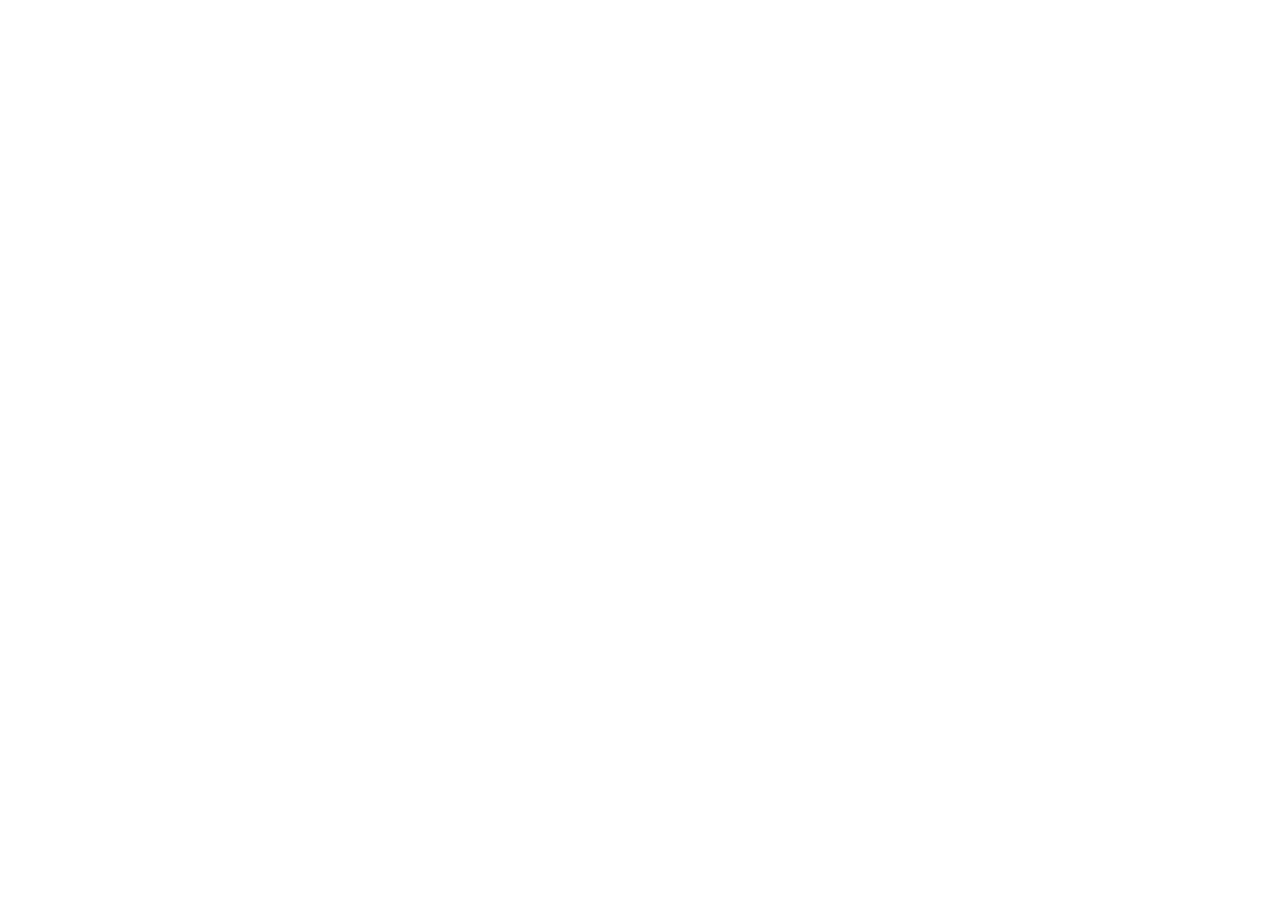
==== index.html @ ccc55029 "Initial commit" ====
<!DOCTYPE html>
<html lang="en">
<head>
    <meta charset="UTF-8">
    <meta http-equiv="X-UA-Compatible" content="IE=edge">
    <meta name="viewport" content="width=device-width, initial-scale=1.0">
    <title>Document</title>

    <link rel="stylesheet" type="text/css" href="./public/stylesheets/theme.css"/>
    <link rel="stylesheet" type="text/css" href="./public/stylesheets/core.css"/>
    <link rel="stylesheet" type="text/css" href="./public/stylesheets/components.css"/>
    <link rel="stylesheet" href="https://cdnjs.cloudflare.com/ajax/libs/font-awesome/6.1.1/css/all.min.css" integrity="sha512-KfkfwYDsLkIlwQp6LFnl8zNdLGxu9YAA1QvwINks4PhcElQSvqcyVLLD9aMhXd13uQjoXtEKNosOWaZqXgel0g==" crossorigin="anonymous" referrerpolicy="no-referrer" />
    <script
        src="https://code.jquery.com/jquery-3.6.0.min.js"
        integrity="sha256-/xUj+3OJU5yExlq6GSYGSHk7tPXikynS7ogEvDej/m4="
        crossorigin="anonymous"></script>
</head>
<body>
    

    <script src="bootcamp.js"></script>
</body>
</html>
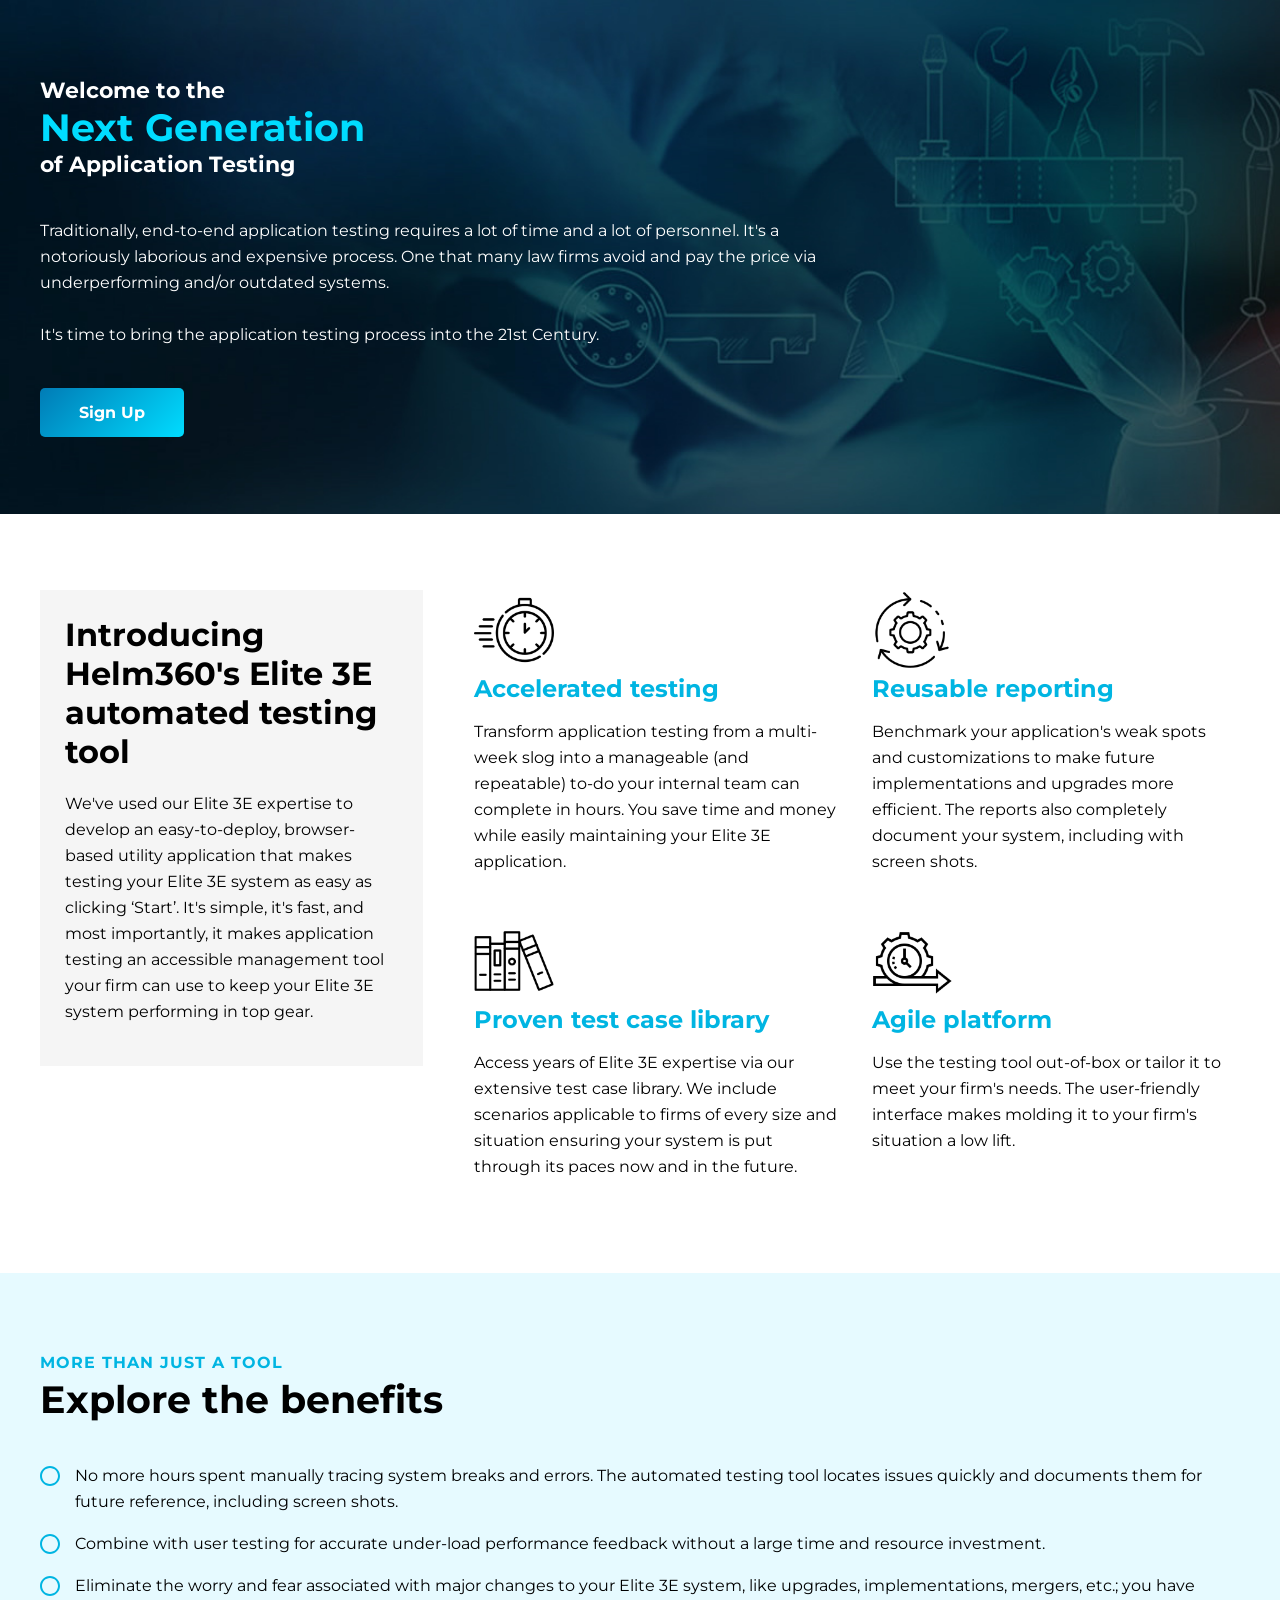
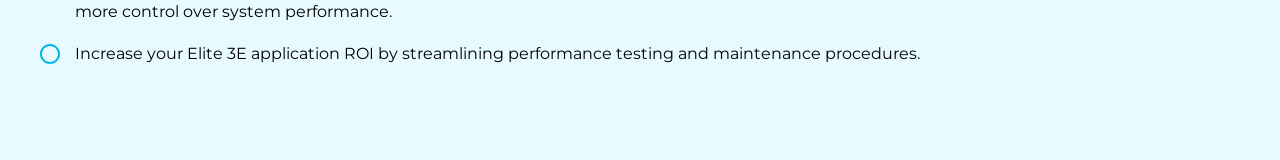
==== commit 06e6d6d2: "Design the UAT and QA page" ====
--- a/index.html
+++ b/index.html
@@ -16,7 +16,123 @@
         crossorigin="anonymous"></script>
 </head>
 <body>
-    
+
+	<div class="custom-html-wrapper">
+		<!-- Section: Automated Testing Hero -->
+		<div id="automated-testing" class="container base-padding section-padding">
+			<div class="page-margin">
+				<h2 class="section-title small">
+					Welcome to the 
+					<span class="text-highlight">Next Generation</span> 
+					of Application Testing
+				</h2>
+	
+				<p class="intro-text">
+					Traditionally, end-to-end application testing requires a lot of time and a lot of personnel. It&apos;s a notoriously laborious and expensive process. One that many law firms avoid and pay the price via underperforming and/or outdated systems. <br/><br/>
+	
+					It&apos;s time to bring the application testing process into the 21st Century.  
+				</p>
+	
+				<a href="#get-started" class="btn noselect">Sign Up</a>
+			</div>
+		</div>
+	
+		<!-- Section: Features -->
+		<div id="automated-features" class="container base-padding section-padding">
+			<div class="page-margin row">
+				<div class="col col-13">
+					<div class="main-content">
+						<h4 class="section-title">Introducing Helm360&apos;s Elite 3E automated testing tool</h4>
+						<p>
+							We&apos;ve used our Elite 3E expertise to develop an easy-to-deploy, browser-based utility application that makes testing your Elite 3E system as easy as clicking &lsquo;Start&rsquo;. It&apos;s simple, it&apos;s fast, and most importantly, it makes application testing an accessible management tool your firm can use to keep your Elite 3E system performing in top gear.
+						</p>
+					</div>
+				</div>
+
+				<div class="col col-23">
+					<div class="features">
+						<div class="feature icon-box">
+							<div class="icon">
+								<img src="./public/images/icons/speed.png" alt="Icon depicting speed"/>
+							</div>
+							<h6 class="title">Accelerated testing</h6>
+							<p class="content">
+								Transform application testing from a multi-week slog into a manageable (and repeatable) 
+								to-do your internal team can complete in hours. You save time and money while easily 
+								maintaining your Elite 3E application.
+							</p>
+						</div>
+
+						<div class="feature icon-box">
+							<div class="icon">
+								<img src="./public/images/icons/reuse.png" alt="Icon depicting speed"/>
+							</div>
+							<h6 class="title">Reusable reporting</h6>
+							<p class="content">
+								Benchmark your application&apos;s weak spots and customizations to make future implementations and upgrades more efficient. The reports also completely document your system, including with screen shots. 
+							</p>
+						</div>
+
+						<div class="feature icon-box">
+							<div class="icon">
+								<img src="./public/images/icons/books.png" alt="Icon depicting speed"/>
+							</div>
+							<h6 class="title">Proven test case library</h6>
+							<p class="content">
+								Access years of Elite 3E expertise via our extensive test case library. We include scenarios applicable to firms of every size and situation ensuring your system is put through its paces now and in the future. 
+							</p>
+						</div>
+
+						<div class="feature icon-box">
+							<div class="icon">
+								<img src="./public/images/icons/agile.png" alt="Icon depicting speed"/>
+							</div>
+							<h6 class="title">Agile platform</h6>
+							<p class="content">
+								Use the testing tool out-of-box or tailor it to meet your firm&apos;s needs. The user-friendly interface makes molding it to your firm&apos;s situation a low lift. 
+							</p>
+						</div>
+
+					</div>
+				</div>
+			</div>
+		</div>
+
+		<!-- Section: Benefits -->
+		<div id="automated-benefits" class="container base-padding section-padding">
+			<div class="page-margin">
+				<p class="section-subtitle">More than just a tool</p>
+				<h3 class="section-title no-mb">Explore the benefits</h3>
+
+				<div class="benefits">
+					<p class="benefit">
+						<img src="./public/images/icons/hollow-circle.svg" alt="Hollow circle icon"/>
+						<span>
+							No more hours spent manually tracing system breaks and errors. The automated testing tool locates issues quickly and documents them for future reference, including screen shots.
+						</span>
+					</p>
+					<p class="benefit">
+						<img src="./public/images/icons/hollow-circle.svg" alt="Hollow circle icon"/>
+						<span>
+							Combine with user testing for accurate under-load performance feedback without a large time and resource investment.
+						</span>
+					</p>
+					<p class="benefit">
+						<img src="./public/images/icons/hollow-circle.svg" alt="Hollow circle icon"/>
+						<span>
+							Eliminate the worry and fear associated with major changes to your Elite 3E system, like upgrades, implementations, mergers, etc.; you have more control over system performance.
+						</span>
+					</p>
+					<p class="benefit">
+						<img src="./public/images/icons/hollow-circle.svg" alt="Hollow circle icon"/>
+						<span>
+							Increase your Elite 3E application ROI by streamlining performance testing and maintenance procedures. 
+						</span>
+					</p>
+				</div>
+			</div>
+		</div>
+	</div>
 
     <script src="bootcamp.js"></script>
 </body>
--- a/public/stylesheets/theme.css
+++ b/public/stylesheets/theme.css
@@ -0,0 +1,343 @@
+.progress-circle {
+	margin-top: 0px !important;
+	margin-right: 5%;
+	margin-left: 5%;
+	margin-bottom: 30px !important;
+}
+
+.progress-circle .circle {
+	margin: auto;
+}
+
+/* Blog image margin left */
+.blog-img-ml figure{
+	margin-left: 45px !important;
+	margin-bottom: 15px !important;
+	border-radius: 5px;
+}
+
+/* Mobile menu fix - The problem exists in the core theme (Andaman) */
+@media all and (max-width:1000px) {
+	.menu-responsive.mobile {
+		
+	}
+	
+	.menu-responsive.mobile .burger_andaman_menu_overlay_normal {
+		background:black;
+	}
+	
+	.menu-responsive.mobile  .burger_andaman_menu_vertical {
+		position:relative;
+		transform:none;
+		text-align:left;
+		margin-top:110px;
+		top:0;
+	}
+	
+	.menu-responsive.mobile .menu-item:not(:last-of-type) {
+		border-bottom: 2px solid #111;
+	}
+	
+	.burger_andaman_menu_vertical::-webkit-scrollbar {
+		width: 10px;
+	}
+	
+	.burger_andaman_menu_vertical::-webkit-scrollbar-track {
+		background: #222;
+	}
+	
+	.burger_andaman_menu_vertical::-webkit-scrollbar-thumb{
+		background: #4cafe1;
+	}
+	
+	.burger_andaman_menu_vertical::-webkit-scrollbar-thumb:hover {
+		background: #39A3D9;
+	}
+	
+	.menu-responsive.mobile .menu-item {
+		padding-left:20px;
+		padding-right:20px;
+	}
+	
+	.menu-responsive.mobile .menu-item:not(.menu-item-has-children):hover {
+		background:#222;
+	}
+
+	.menu-responsive.mobile .menu-item:not(.menu-item-has-children) > a {
+		display:block;
+		width:100%;
+		cursor:pointer !important;
+	}
+	
+	.menu-responsive.mobile .menu-item-has-children > a::after {
+		font-size:16px;
+		display:inline-block;
+		transform:rotatez(-90deg);
+		transition:transform 0.2s;
+	}
+	
+	.menu-responsive.mobile .menu-item-has-children.expanded > a::after {
+		transform:rotatez(0);
+	}
+}
+
+/*Weird error on homepage, hiding it */
+p.wpdberror {
+	visibility: hidden;
+}
+
+.sp-pcp-readmore {
+	background: linear-gradient(30deg, #21d4fd, #4cafe1) !important;
+	border-radius: 10px !important;
+	display: inline-block !important;
+}
+
+.sp-pcp-post {
+	border: 4px solid !important; 
+	border-radius: 10px !important;
+	border-image-slice: 1 !important; 
+	border-image-source: linear-gradient(135deg, #21D4FD 0%, #4cafe1 75%) !important; 
+	padding: 20px 20px 20px 20px !important;
+	margin: 5px !important;
+}
+
+/* class for Footer links */
+.hover-blue:hover {
+	color: #21d4fd !important;
+}
+
+
+/*Fixing blog post thumbnail aspect ratio issue */
+.post-thumbnail img {
+	object-fit: cover;
+}
+
+.fix-testimonial-ratio .testimonials-image img {
+	visibility: hidden;
+}
+
+.cover-banner {
+	background-size: cover;
+}
+
+a.blog-heart {
+	display: none !important;
+}
+
+p a {
+	color: #4cafe1 !important;
+}
+
+p a:visited {
+	color: #194789 !important;
+}
+
+a.anchor {
+    display: block;
+    position: relative;
+    top: -150px;
+    visibility: hidden;
+}
+
+.portfolio-overlay .caption {
+		display: none;
+}
+
+.portfolio-overlay {
+	background: rgba(0, 0, 0, 0) !important;
+}
+
+.pricing_tables_name {
+	margin-bottom: -30px !important;
+}
+
+.float-boxes {
+	background: linear-gradient(-15deg, #d0f0fb 50%, #fff 50%);
+}
+
+.float-boxes-horizontal {
+	background: linear-gradient(180deg, #d0f0fb 50%, #f9fafc 50%);
+}
+
+.float-boxes-reverse {
+	background: linear-gradient(15deg, #d0f0fb 50%, #f9fafc 50%);
+}
+
+.float-boxes-switched {
+	background: linear-gradient(15deg, #f9fafc 50%, #d0f0fb 50%);
+}
+
+/* TR Orange diagonal gradient background */
+.orange-gradient {
+	background: linear-gradient(30deg, #ffa125, #ff8000);
+}
+
+/* Helm Andaman Blues diagonal gradient background */
+.blue-gradient {
+	background: linear-gradient(30deg, #21d4fd, #4cafe1);
+}
+
+.blue-gradient-rounded {
+	background: linear-gradient(30deg, #21d4fd, #4cafe1);
+	border-radius: 10px;
+}
+
+.light-blue-bkgd-rounded {
+	background: #caf3fc;
+	padding: 25px;
+	border-radius: 10px;
+}
+
+.cover-picture {
+	background-repeat: no-repeat;
+	background-size: cover;
+	background-position: top;
+}
+
+.white-shadow-box {
+	padding: 40px 20px 30px 20px; 
+	background-color: #fff; 
+	border-radius: 7px; 
+	border-color: #ddd; 
+	box-shadow: 0 4px 12px rgba(0, 0, 0, 0.05), 0 1px 4px rgba(0, 0, 0, .05);	
+}
+
+.blue-border-box {
+	border: 4px solid; 
+	border-radius: 50px;
+	border-image-slice: 1; 
+	border-image-source: linear-gradient(135deg, #21D4FD 0%, #4cafe1 75%); padding: 20px 20px 20px 20px;
+	margin: 5px;
+}
+
+.blue-border-box-no-padding {
+	border: 4px solid; 
+	border-radius: 50px;
+	border-image-slice: 1; 
+	border-image-source: linear-gradient(135deg, #21D4FD 0%, #4cafe1 75%);
+}
+
+.orange-border-box {
+	border: 4px solid; 
+	border-radius: 7px;
+	border-image-slice: 1; 
+	border-image-source: linear-gradient(135deg, #ffa125 0%, #ff8000 75%); padding: 20px 20px 20px 20px;
+	margin: 5px;
+}
+
+.h360-latest-posts div.post-thumbnail img {
+	height: 240px;
+}
+
+.h360-latest-posts div.blog-wrap > ul.post-meta {
+	
+}
+
+.h360-latest-posts .post-meta > li:nth-of-type(2):after {
+	content:'';
+	display:none;
+}
+
+.h360-latest-posts .blog-name a {
+	line-height: 135%;
+}
+
+.h360-latest-posts .post-meta > li:last-of-type {
+	display:block;
+	padding:0;
+	color:#AAA;
+}
+
+.h360-latest-posts div.blog-wrap > div.blog-name {
+	
+}
+
+.h360-latest-posts div.blog-wrap > div.blog-text {
+	height: 120px;
+}
+
+div.scroll-btn.wow.fadeInDown.animated a.page-scroll span.mouse {
+	display: none;
+}
+
+#icon_wrapper {
+	top: 40% !important;
+}
+
+@media (max-width:990px) {
+	.menu-flex {
+		height: 50px !important;
+	}
+	
+	.menu-flex .logo a img {
+		height: 30px !important;
+	}
+}
+
+.iframe-container {
+  overflow: hidden;
+  padding-top: 56.25%;
+  position: relative;
+}
+ 
+.iframe-container iframe {
+   border: 0;
+   height: 100%;
+   left: 0;
+   position: absolute;
+   top: 0;
+   width: 100%;
+}
+
+.intro-body {
+	max-width: 100% !important;
+}
+
+#jarallax-container-0 {
+	max-width: 100% !important;
+}
+ 
+/* 4x3 Aspect Ratio */
+.iframe-container-4x3 {
+  padding-top: 75%;
+}
+
+@media only screen and (max-width : 480px) {
+.vc_row {
+	padding-top:0 !important;
+	padding-bottom:0 !important;
+}
+	
+	
+.container > .vc_row.wpb_row.vc_row-fluid.andaman_full_row_vc {
+	  max-width: 100vw !important;
+  }
+	.intro.jarallax > .intro-body > .container {
+		width: 100vw !important;
+	}
+	.intro a {
+		max-width: 300px !important;
+		white-space: normal;
+	}
+	.container > .vc_row.wpb_row.vc_row-fluid.andaman_full_row_vc:first-child > .wpb_column.vc_column_container.vc_col-sm-12:first-child > .vc_column-inner:first-child {
+		padding-left: 0px !important;
+	}
+	#jarallax-container-0 > div {
+		left: 0px !important;
+	}
+}
+
+#content-desktop {display: block;}
+#content-mobile {display: none;}
+
+@media screen and (max-width: 768px) {
+
+#content-desktop {display: none;}
+#content-mobile {display: block;}
+
+.blog-img-ml figure{
+	margin-left: 15px !important;
+	margin-bottom: 10px !important;
+	border-radius: 5px;
+}
+}
--- a/public/stylesheets/core.css
+++ b/public/stylesheets/core.css
@@ -0,0 +1,43 @@
+@import url('https://fonts.googleapis.com/css2?family=Montserrat:wght@400;500;600;700&display=swap');
+
+body {
+    font-family: 'Montserrat', sans-serif;
+    margin: 0;
+    padding: 0;
+}
+
+:root {
+    --primary: #00DCFF;
+    --primary-dark: #00b5e2;
+    --primary-light: #e6faff;
+    --off-white: #f5f5f5;
+}
+
+.custom-html-wrapper a { text-decoration: none; color: unset; }
+.custom-html-wrapper p { line-height: 1.625; }
+.custom-html-wrapper h1 { font-size: clamp(32px, 5vw, 52px); }
+.custom-html-wrapper h2 { font-size: clamp(28px, 4.5vw, 42px); }
+.custom-html-wrapper h3 { font-size: clamp(26px, 4vw, 38px); }
+.custom-html-wrapper h4 { font-size: clamp(24px, 3.5vw, 32px); margin-bottom: 20px; }
+.custom-html-wrapper h5 { font-size: clamp(22px, 3vw, 28px); }
+.custom-html-wrapper h6 { font-size: clamp(20px, 2.5vw, 24px); margin: 0; }
+
+.noselect { -webkit-touch-callout: none; -webkit-user-select: none; -khtml-user-select: none; -moz-user-select: none; -ms-user-select: none; user-select: none; -webkit-tap-highlight-color: transparent; }
+.base-padding { padding: 20px; }
+.container { position: relative; }
+.page-margin { max-width: 1200px; margin: 0 auto; }
+.section-padding { padding: clamp(20px, 6vw, 80px) 20px; }
+.section-title { margin-top: 0; }
+.section-subtitle { margin: 0; text-transform: uppercase; font-weight: bold; letter-spacing: 1px; }
+.section-title.small { font-size: clamp(22px, 1.5vw, 40px) !important; }
+
+/* Layout */
+.row { display: flex; gap: clamp(20px, 4vw, 60px); }
+.col { position: relative; }
+.col-13 { width: 33.33%; }
+.col-23 { width: 66.66%; }
+
+/* Helpers */
+.mt { margin-top: 15px; }
+.no-mb { margin-bottom: 0 !important; }
+.no-mt { margin-top: 0 !important; }
--- a/public/stylesheets/components.css
+++ b/public/stylesheets/components.css
@@ -0,0 +1,29 @@
+/* Component: 3D Button */
+.btn { padding: 15px 12px; border-radius: 5px; background-image: linear-gradient(-45deg, #00DCFF, #007cb6); min-width: 120px; display: inline-block; text-align: center; cursor: pointer; font-weight: bold; }
+.btn:hover { background-image: linear-gradient(-45deg, #00bdda, #006a9b); }
+
+/* Component: Automated Testing hero */
+#automated-testing { color: white; background: url(../images/automated-testing-primary.jpg); background-size: cover;}
+#automated-testing .section-title .text-highlight { color: var(--primary); display: block; font-size: clamp(32px, 3vw, 48px); }
+#automated-testing .intro-text { max-width: 800px; margin-top: 40px; margin-bottom: 40px; }
+
+/* Component: Features */
+#automated-features .features { display: grid; grid-template-columns: 1fr 1fr; gap: 30px;}
+#automated-features .feature .icon img { max-width: 80px; height: auto; }
+#automated-features .main-content { background: var(--off-white); padding: 25px; }
+#automated-features .feature .title { color: var(--primary-dark); }
+
+/* Component: Benefits */
+#automated-benefits { background: var(--primary-light); }
+#automated-benefits .section-subtitle { color: var(--primary-dark); }
+#automated-benefits .benefits { margin-top: 40px; position:relative; }
+#automated-benefits .benefit { display: flex; align-items: flex-start; }
+#automated-benefits .benefit img { max-width: 20px; height: auto; margin-right: 15px; position: relative; top: 3px; }
+
+
+@media all and (max-width: 1000px) {
+	#automated-features .row { flex-direction: column; }
+	.col { width: 100% !important; }
+	#automated-features .features { grid-template-columns: 1fr; gap: 20px; }
+	#automated-features .feature { text-align: center; }
+}
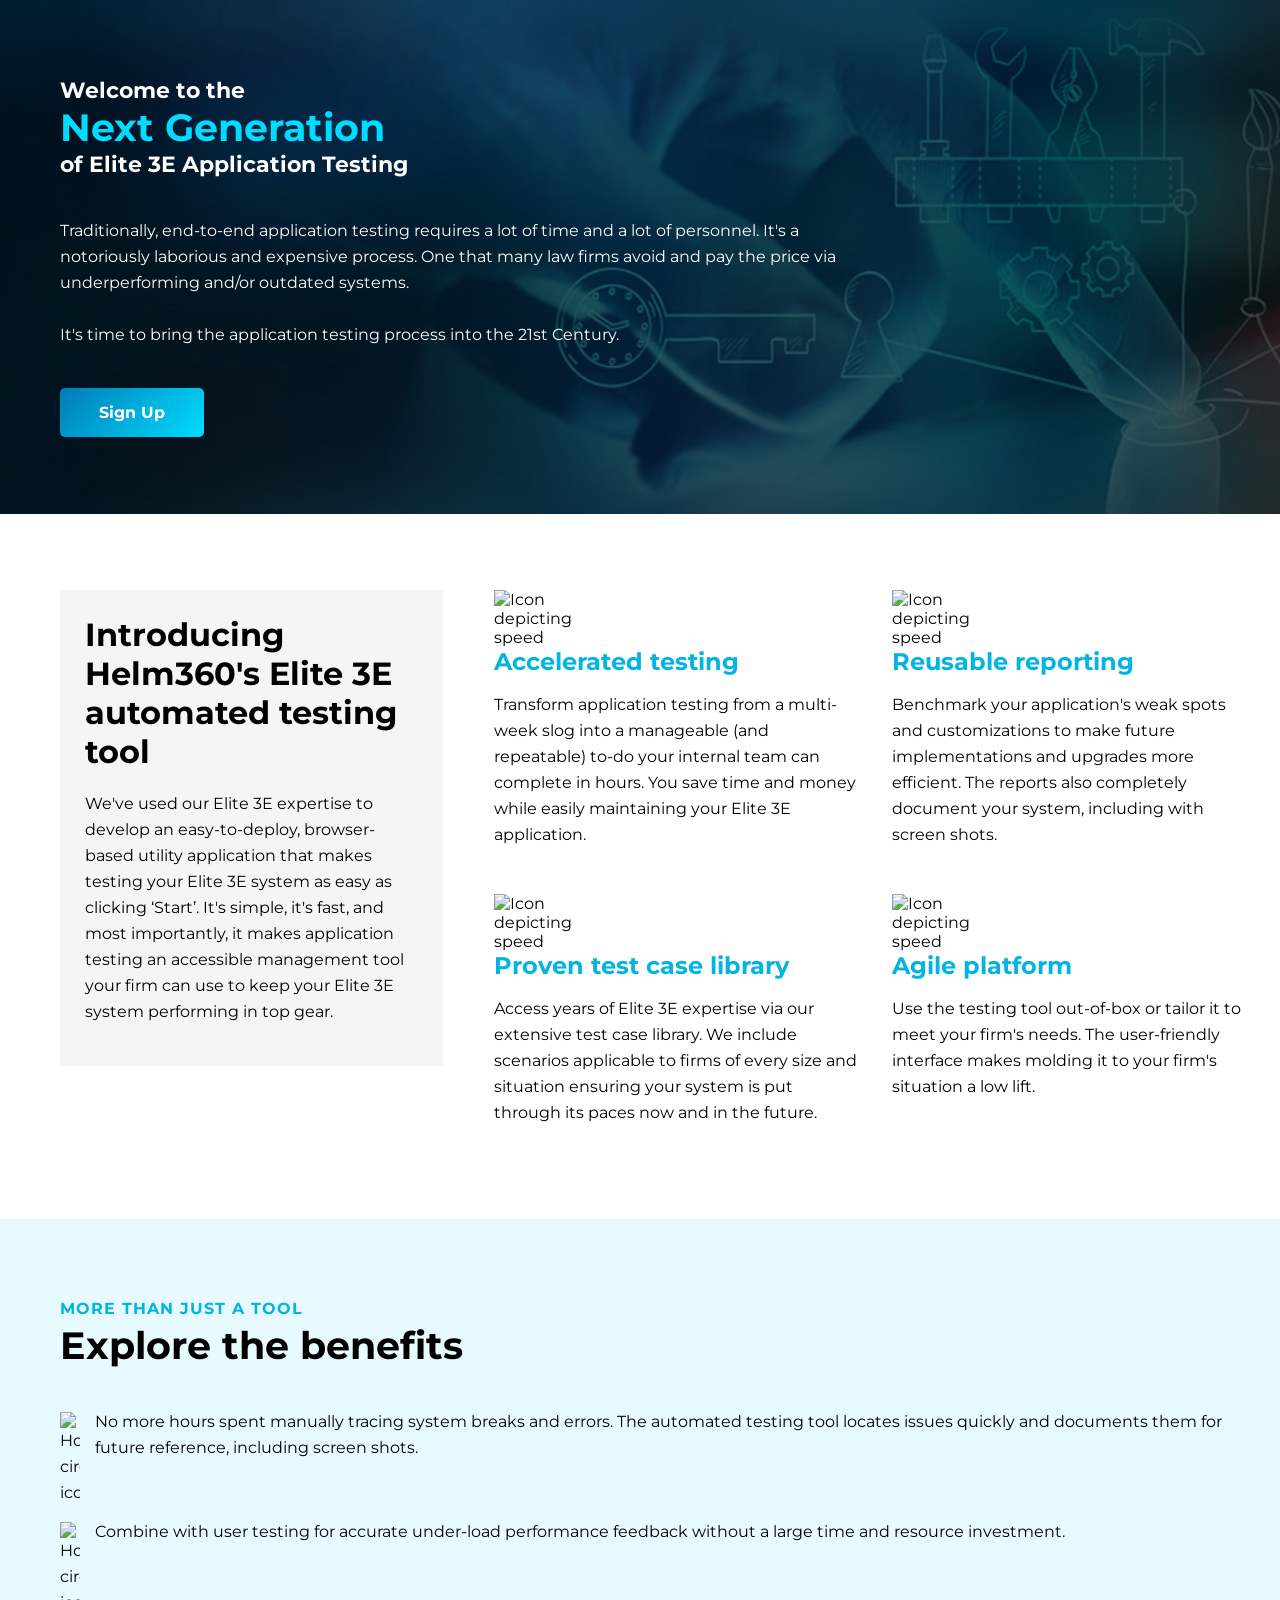
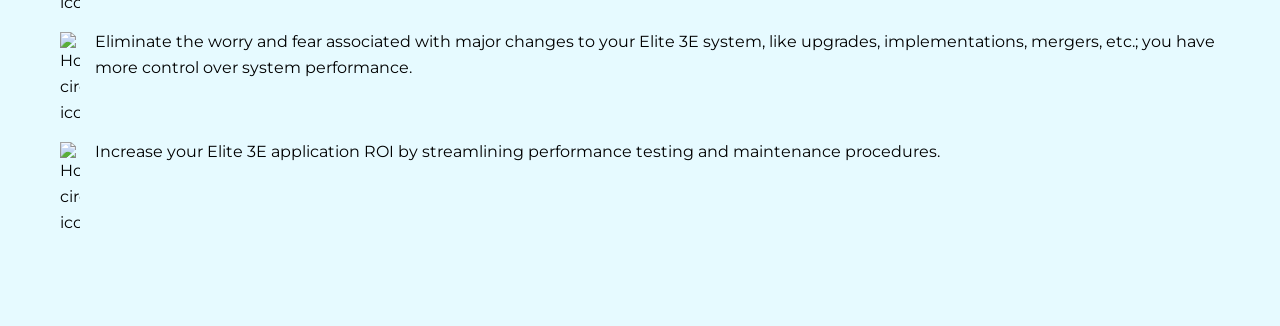
==== commit 60226133: "Created Elite 3E testing page" ====
--- a/index.html
+++ b/index.html
@@ -19,12 +19,12 @@
 
 	<div class="custom-html-wrapper">
 		<!-- Section: Automated Testing Hero -->
-		<div id="automated-testing" class="container base-padding section-padding">
+		<div id="automated-testing" class="full-width container base-padding section-padding">
 			<div class="page-margin">
 				<h2 class="section-title small">
 					Welcome to the 
 					<span class="text-highlight">Next Generation</span> 
-					of Application Testing
+					of Elite 3E Application Testing
 				</h2>
 	
 				<p class="intro-text">
@@ -38,7 +38,7 @@
 		</div>
 	
 		<!-- Section: Features -->
-		<div id="automated-features" class="container base-padding section-padding">
+		<div id="automated-features" class="full-width container base-padding section-padding">
 			<div class="page-margin row">
 				<div class="col col-13">
 					<div class="main-content">
@@ -53,7 +53,7 @@
 					<div class="features">
 						<div class="feature icon-box">
 							<div class="icon">
-								<img src="./public/images/icons/speed.png" alt="Icon depicting speed"/>
+								<img src="https://helm360.com/wp-content/uploads/2022/09/speed.png" alt="Icon depicting speed"/>
 							</div>
 							<h6 class="title">Accelerated testing</h6>
 							<p class="content">
@@ -65,7 +65,7 @@
 
 						<div class="feature icon-box">
 							<div class="icon">
-								<img src="./public/images/icons/reuse.png" alt="Icon depicting speed"/>
+								<img src="https://helm360.com/wp-content/uploads/2022/09/reuse.png" alt="Icon depicting speed"/>
 							</div>
 							<h6 class="title">Reusable reporting</h6>
 							<p class="content">
@@ -75,7 +75,7 @@
 
 						<div class="feature icon-box">
 							<div class="icon">
-								<img src="./public/images/icons/books.png" alt="Icon depicting speed"/>
+								<img src="https://helm360.com/wp-content/uploads/2022/09/books.png" alt="Icon depicting speed"/>
 							</div>
 							<h6 class="title">Proven test case library</h6>
 							<p class="content">
@@ -85,7 +85,7 @@
 
 						<div class="feature icon-box">
 							<div class="icon">
-								<img src="./public/images/icons/agile.png" alt="Icon depicting speed"/>
+								<img src="https://helm360.com/wp-content/uploads/2022/09/agile.png" alt="Icon depicting speed"/>
 							</div>
 							<h6 class="title">Agile platform</h6>
 							<p class="content">
@@ -99,32 +99,32 @@
 		</div>
 
 		<!-- Section: Benefits -->
-		<div id="automated-benefits" class="container base-padding section-padding">
+		<div id="automated-benefits" class="full-width container base-padding section-padding">
 			<div class="page-margin">
 				<p class="section-subtitle">More than just a tool</p>
 				<h3 class="section-title no-mb">Explore the benefits</h3>
 
 				<div class="benefits">
 					<p class="benefit">
-						<img src="./public/images/icons/hollow-circle.svg" alt="Hollow circle icon"/>
+						<img src="https://helm360.com/wp-content/uploads/2022/09/hollow-circle.svg" alt="Hollow circle icon"/>
 						<span>
 							No more hours spent manually tracing system breaks and errors. The automated testing tool locates issues quickly and documents them for future reference, including screen shots.
 						</span>
 					</p>
 					<p class="benefit">
-						<img src="./public/images/icons/hollow-circle.svg" alt="Hollow circle icon"/>
+						<img src="https://helm360.com/wp-content/uploads/2022/09/hollow-circle.svg" alt="Hollow circle icon"/>
 						<span>
 							Combine with user testing for accurate under-load performance feedback without a large time and resource investment.
 						</span>
 					</p>
 					<p class="benefit">
-						<img src="./public/images/icons/hollow-circle.svg" alt="Hollow circle icon"/>
+						<img src="https://helm360.com/wp-content/uploads/2022/09/hollow-circle.svg" alt="Hollow circle icon"/>
 						<span>
 							Eliminate the worry and fear associated with major changes to your Elite 3E system, like upgrades, implementations, mergers, etc.; you have more control over system performance.
 						</span>
 					</p>
 					<p class="benefit">
-						<img src="./public/images/icons/hollow-circle.svg" alt="Hollow circle icon"/>
+						<img src="https://helm360.com/wp-content/uploads/2022/09/hollow-circle.svg" alt="Hollow circle icon"/>
 						<span>
 							Increase your Elite 3E application ROI by streamlining performance testing and maintenance procedures. 
 						</span>
--- a/public/stylesheets/core.css
+++ b/public/stylesheets/core.css
@@ -32,6 +32,7 @@
 .section-title.small { font-size: clamp(22px, 1.5vw, 40px) !important; }
 
 /* Layout */
+.full-width { width: 100%; }
 .row { display: flex; gap: clamp(20px, 4vw, 60px); }
 .col { position: relative; }
 .col-13 { width: 33.33%; }
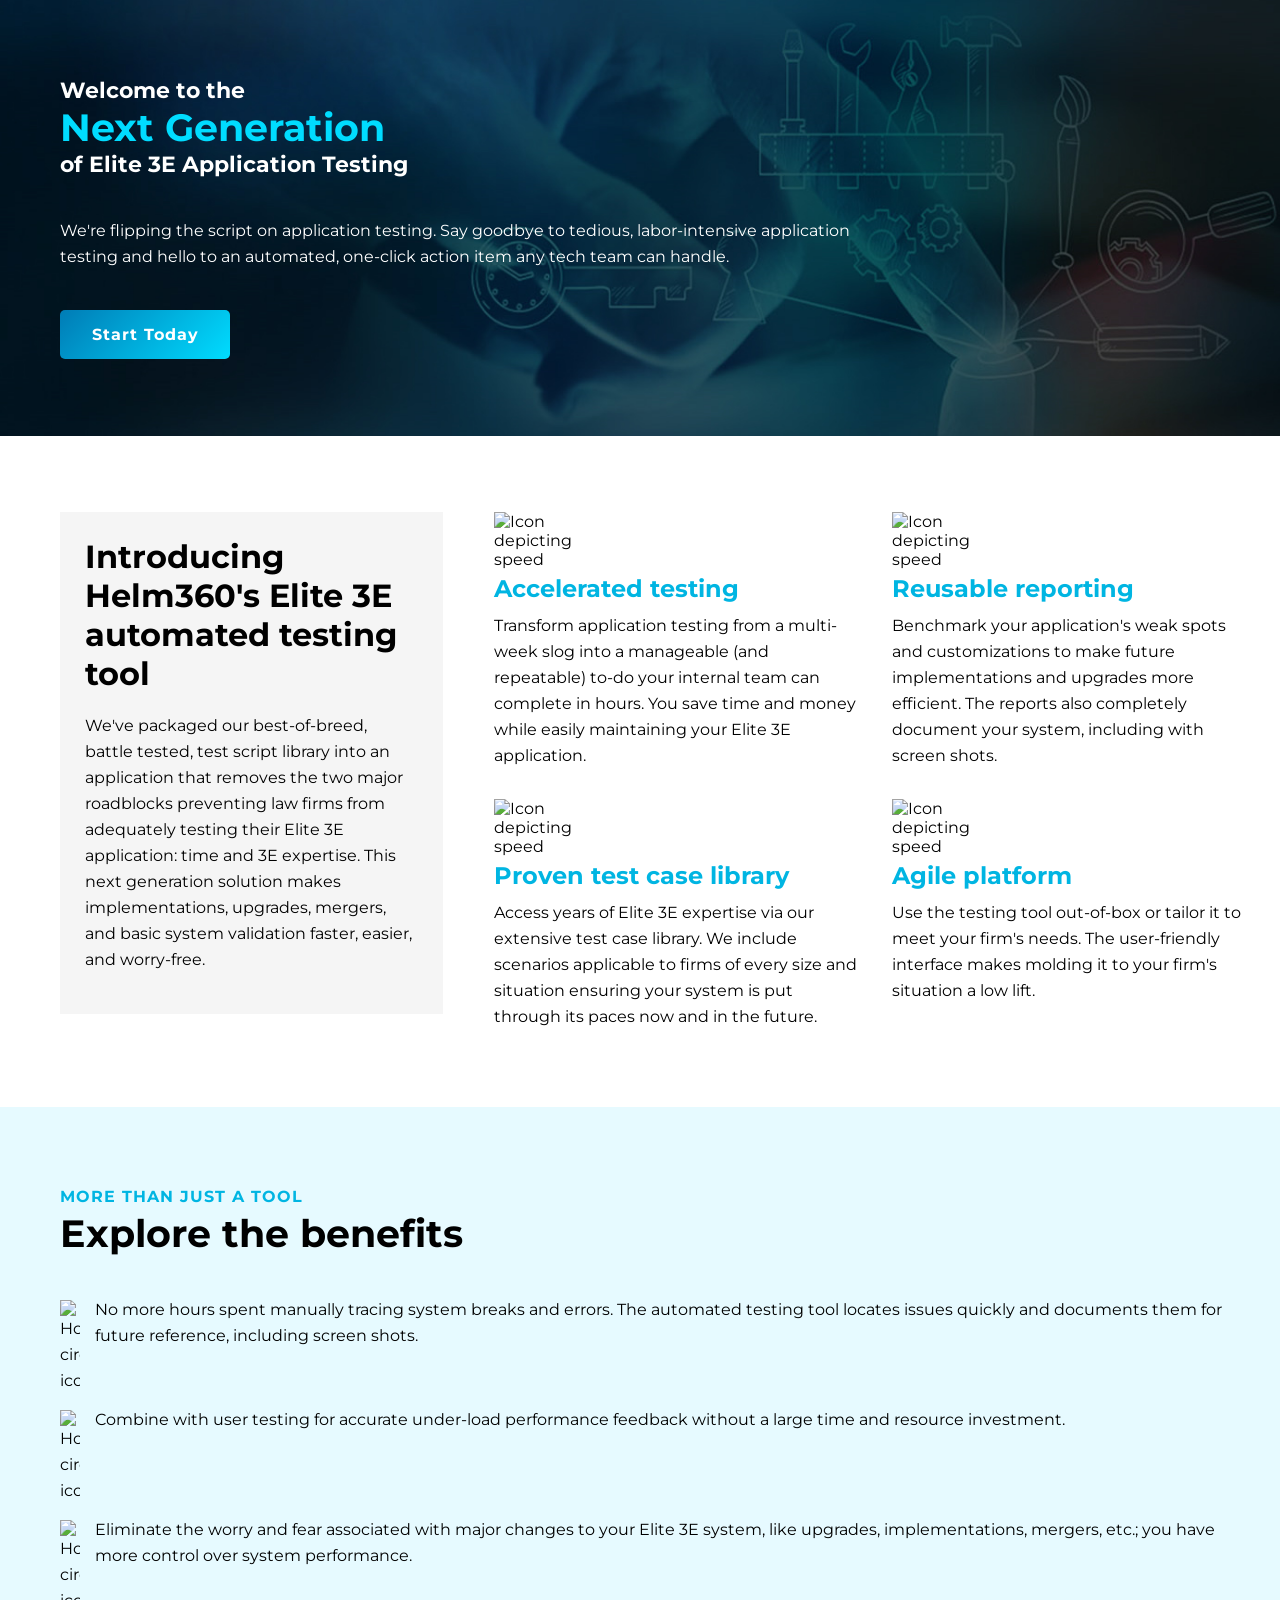
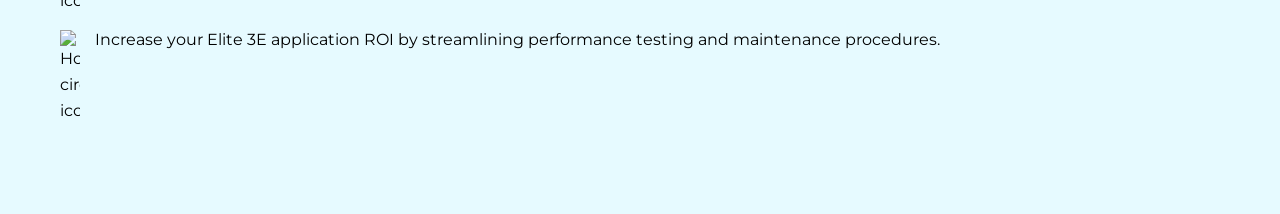
==== commit 167a45ce: "Minor changes" ====
--- a/index.html
+++ b/index.html
@@ -28,12 +28,10 @@
 				</h2>
 	
 				<p class="intro-text">
-					Traditionally, end-to-end application testing requires a lot of time and a lot of personnel. It&apos;s a notoriously laborious and expensive process. One that many law firms avoid and pay the price via underperforming and/or outdated systems. <br/><br/>
-	
-					It&apos;s time to bring the application testing process into the 21st Century.  
+					We&apos;re flipping the script on application testing. Say goodbye to tedious, labor-intensive application testing and hello to an automated, one-click action item any tech team can handle. 
 				</p>
 	
-				<a href="#get-started" class="btn noselect">Sign Up</a>
+				<a href="#get-started" class="btn noselect">Start Today</a>
 			</div>
 		</div>
 	
@@ -44,7 +42,7 @@
 					<div class="main-content">
 						<h4 class="section-title">Introducing Helm360&apos;s Elite 3E automated testing tool</h4>
 						<p>
-							We&apos;ve used our Elite 3E expertise to develop an easy-to-deploy, browser-based utility application that makes testing your Elite 3E system as easy as clicking &lsquo;Start&rsquo;. It&apos;s simple, it&apos;s fast, and most importantly, it makes application testing an accessible management tool your firm can use to keep your Elite 3E system performing in top gear.
+							We&apos;ve packaged our best-of-breed, battle tested, test script library into an application that removes the two major roadblocks preventing law firms from adequately testing their Elite 3E application: time and 3E expertise. This next generation solution makes implementations, upgrades, mergers, and basic system validation faster, easier, and worry-free.  
 						</p>
 					</div>
 				</div>
--- a/public/stylesheets/core.css
+++ b/public/stylesheets/core.css
@@ -33,7 +33,7 @@
 
 /* Layout */
 .full-width { width: 100%; }
-.row { display: flex; gap: clamp(20px, 4vw, 60px); }
+.row { display: flex; justify-content: space-between; gap: clamp(20px, 4vw, 60px); }
 .col { position: relative; }
 .col-13 { width: 33.33%; }
 .col-23 { width: 66.66%; }
--- a/public/stylesheets/components.css
+++ b/public/stylesheets/components.css
@@ -1,17 +1,19 @@
 /* Component: 3D Button */
-.btn { padding: 15px 12px; border-radius: 5px; background-image: linear-gradient(-45deg, #00DCFF, #007cb6); min-width: 120px; display: inline-block; text-align: center; cursor: pointer; font-weight: bold; }
+.btn { padding: 15px 25px; letter-spacing: 1px; border-radius: 5px; background-image: linear-gradient(-45deg, #00DCFF, #007cb6); min-width: 120px; display: inline-block; text-align: center; cursor: pointer; font-weight: bold; }
 .btn:hover { background-image: linear-gradient(-45deg, #00bdda, #006a9b); }
 
 /* Component: Automated Testing hero */
 #automated-testing { color: white; background: url(../images/automated-testing-primary.jpg); background-size: cover;}
 #automated-testing .section-title .text-highlight { color: var(--primary); display: block; font-size: clamp(32px, 3vw, 48px); }
+#automated-testing .section-title { color: white; }
 #automated-testing .intro-text { max-width: 800px; margin-top: 40px; margin-bottom: 40px; }
 
 /* Component: Features */
 #automated-features .features { display: grid; grid-template-columns: 1fr 1fr; gap: 30px;}
 #automated-features .feature .icon img { max-width: 80px; height: auto; }
 #automated-features .main-content { background: var(--off-white); padding: 25px; }
-#automated-features .feature .title { color: var(--primary-dark); }
+#automated-features .feature .title { color: var(--primary-dark); margin-top: 5px; margin-bottom: 10px; }
+#automated-features .feature .content { padding-bottom: 0 !important; margin: 0; }
 
 /* Component: Benefits */
 #automated-benefits { background: var(--primary-light); }
@@ -20,7 +22,6 @@
 #automated-benefits .benefit { display: flex; align-items: flex-start; }
 #automated-benefits .benefit img { max-width: 20px; height: auto; margin-right: 15px; position: relative; top: 3px; }
 
-
 @media all and (max-width: 1000px) {
 	#automated-features .row { flex-direction: column; }
 	.col { width: 100% !important; }
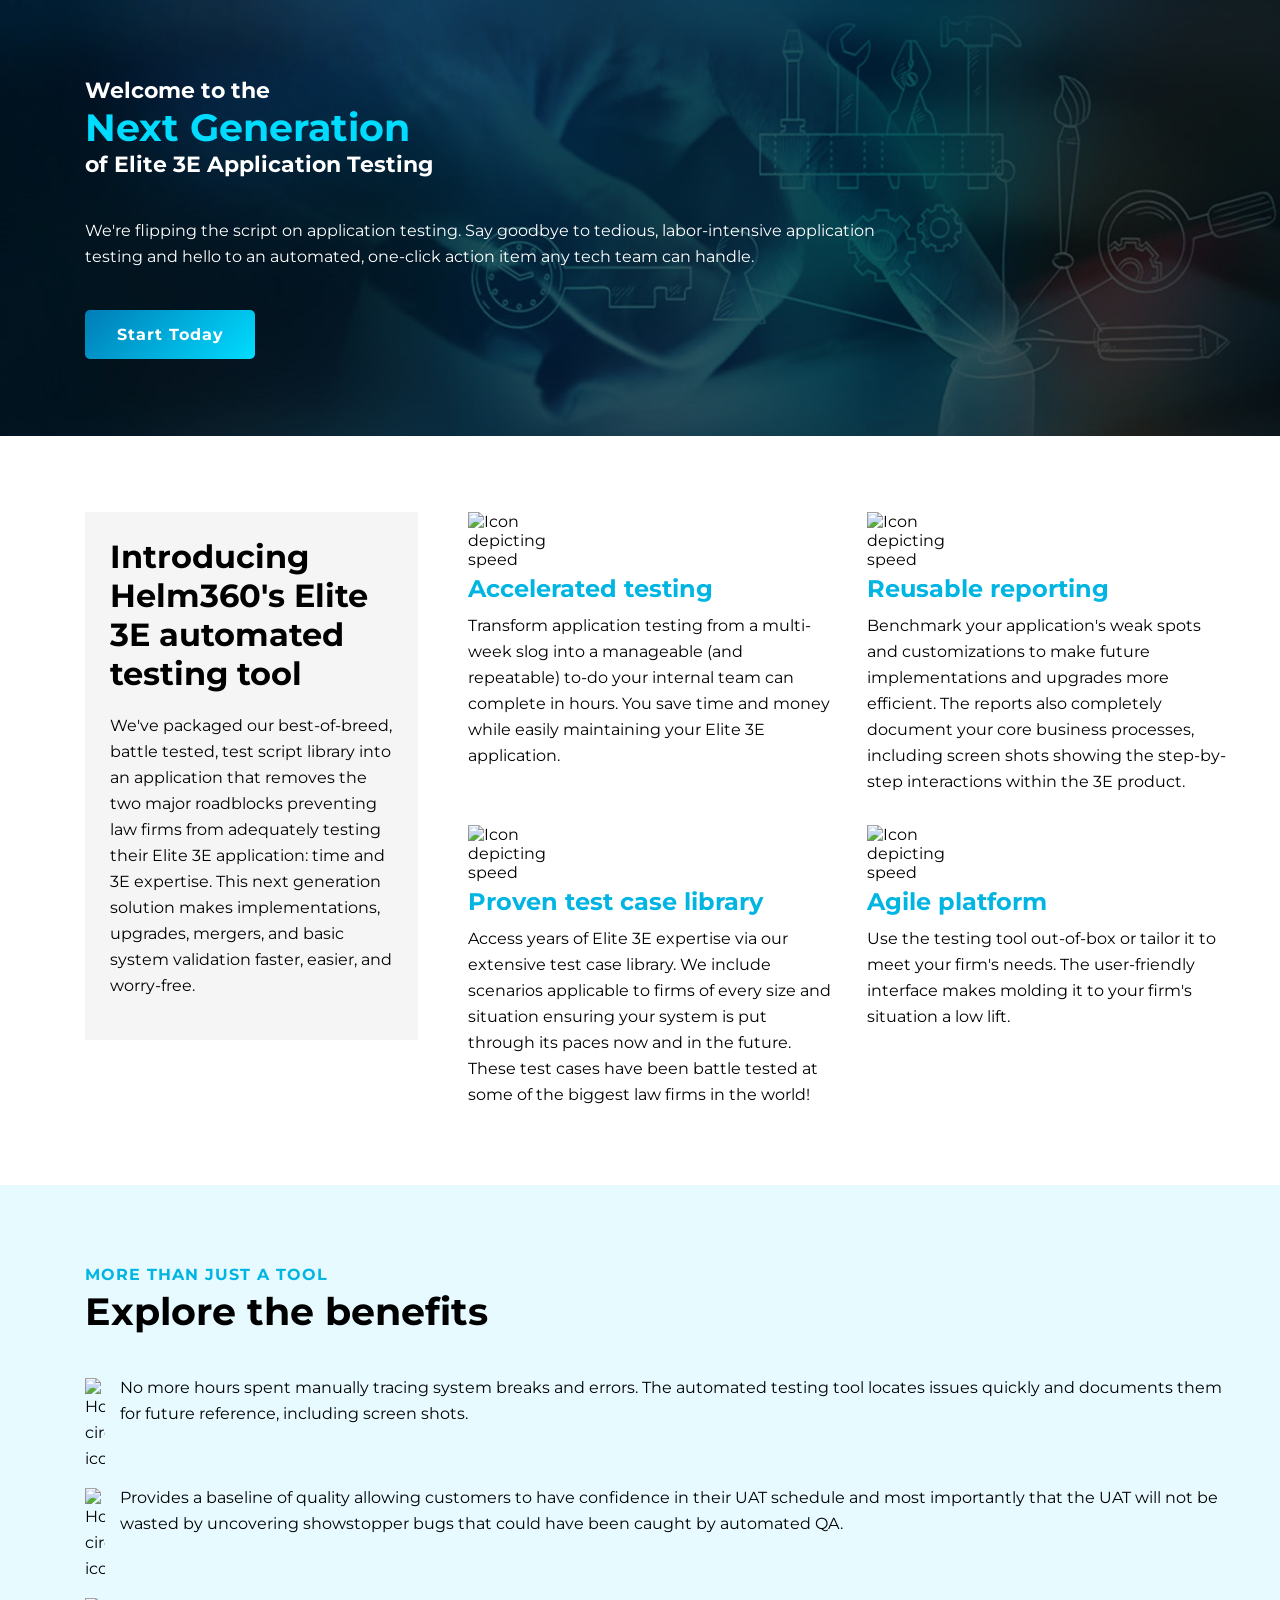
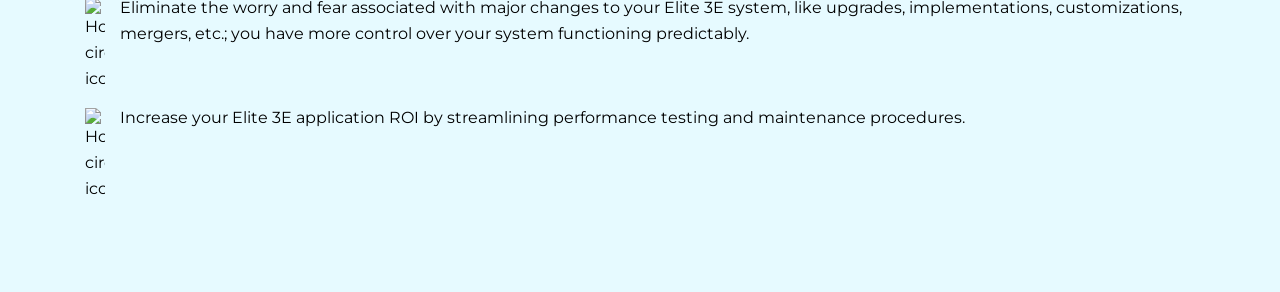
==== commit 78b69ec4: "Style update" ====
--- a/index.html
+++ b/index.html
@@ -67,7 +67,7 @@
 							</div>
 							<h6 class="title">Reusable reporting</h6>
 							<p class="content">
-								Benchmark your application&apos;s weak spots and customizations to make future implementations and upgrades more efficient. The reports also completely document your system, including with screen shots. 
+								Benchmark your application&apos;s weak spots and customizations to make future implementations and upgrades more efficient. The reports also completely document your core business processes, including screen shots showing the step-by-step interactions within the 3E product.
 							</p>
 						</div>
 
@@ -77,7 +77,7 @@
 							</div>
 							<h6 class="title">Proven test case library</h6>
 							<p class="content">
-								Access years of Elite 3E expertise via our extensive test case library. We include scenarios applicable to firms of every size and situation ensuring your system is put through its paces now and in the future. 
+								Access years of Elite 3E expertise via our extensive test case library. We include scenarios applicable to firms of every size and situation ensuring your system is put through its paces now and in the future. These test cases have been battle tested at some of the biggest law firms in the world!
 							</p>
 						</div>
 
@@ -112,13 +112,13 @@
 					<p class="benefit">
 						<img src="https://helm360.com/wp-content/uploads/2022/09/hollow-circle.svg" alt="Hollow circle icon"/>
 						<span>
-							Combine with user testing for accurate under-load performance feedback without a large time and resource investment.
+							Provides a baseline of quality allowing customers to have confidence in their UAT schedule and most importantly that the UAT will not be wasted by uncovering showstopper bugs that could have been caught by automated QA.
 						</span>
 					</p>
 					<p class="benefit">
 						<img src="https://helm360.com/wp-content/uploads/2022/09/hollow-circle.svg" alt="Hollow circle icon"/>
 						<span>
-							Eliminate the worry and fear associated with major changes to your Elite 3E system, like upgrades, implementations, mergers, etc.; you have more control over system performance.
+							Eliminate the worry and fear associated with major changes to your Elite 3E system, like upgrades, implementations, customizations, mergers, etc.; you have more control over your system functioning predictably.
 						</span>
 					</p>
 					<p class="benefit">
--- a/public/stylesheets/core.css
+++ b/public/stylesheets/core.css
@@ -25,15 +25,15 @@
 .noselect { -webkit-touch-callout: none; -webkit-user-select: none; -khtml-user-select: none; -moz-user-select: none; -ms-user-select: none; user-select: none; -webkit-tap-highlight-color: transparent; }
 .base-padding { padding: 20px; }
 .container { position: relative; }
-.page-margin { max-width: 1200px; margin: 0 auto; }
-.section-padding { padding: clamp(20px, 6vw, 80px) 20px; }
+.page-margin { max-width: 1150px; margin: 0 auto; }
+.section-padding { padding: clamp(40px, 6vw, 80px) 20px; }
 .section-title { margin-top: 0; }
 .section-subtitle { margin: 0; text-transform: uppercase; font-weight: bold; letter-spacing: 1px; }
 .section-title.small { font-size: clamp(22px, 1.5vw, 40px) !important; }
 
 /* Layout */
 .full-width { width: 100%; }
-.row { display: flex; justify-content: space-between; gap: clamp(20px, 4vw, 60px); }
+.row { display: flex; justify-content: space-between; /*gap: clamp(20px, 4vw, 60px);*/ }
 .col { position: relative; }
 .col-13 { width: 33.33%; }
 .col-23 { width: 66.66%; }
--- a/public/stylesheets/components.css
+++ b/public/stylesheets/components.css
@@ -1,5 +1,5 @@
 /* Component: 3D Button */
-.btn { padding: 15px 25px; letter-spacing: 1px; border-radius: 5px; background-image: linear-gradient(-45deg, #00DCFF, #007cb6); min-width: 120px; display: inline-block; text-align: center; cursor: pointer; font-weight: bold; }
+.btn { padding: 15px 25px; color: white !important; letter-spacing: 1px; border-radius: 5px; background-image: linear-gradient(-45deg, #00DCFF, #007cb6); min-width: 120px; display: inline-block; text-align: center; cursor: pointer; font-weight: bold; }
 .btn:hover { background-image: linear-gradient(-45deg, #00bdda, #006a9b); }
 
 /* Component: Automated Testing hero */
@@ -11,7 +11,7 @@
 /* Component: Features */
 #automated-features .features { display: grid; grid-template-columns: 1fr 1fr; gap: 30px;}
 #automated-features .feature .icon img { max-width: 80px; height: auto; }
-#automated-features .main-content { background: var(--off-white); padding: 25px; }
+#automated-features .main-content { background: var(--off-white); padding: 25px; margin-bottom: 20px; margin-right: 50px; }
 #automated-features .feature .title { color: var(--primary-dark); margin-top: 5px; margin-bottom: 10px; }
 #automated-features .feature .content { padding-bottom: 0 !important; margin: 0; }
 
@@ -23,6 +23,7 @@
 #automated-benefits .benefit img { max-width: 20px; height: auto; margin-right: 15px; position: relative; top: 3px; }
 
 @media all and (max-width: 1000px) {
+	#automated-features .main-content { margin-right: 0; }
 	#automated-features .row { flex-direction: column; }
 	.col { width: 100% !important; }
 	#automated-features .features { grid-template-columns: 1fr; gap: 20px; }
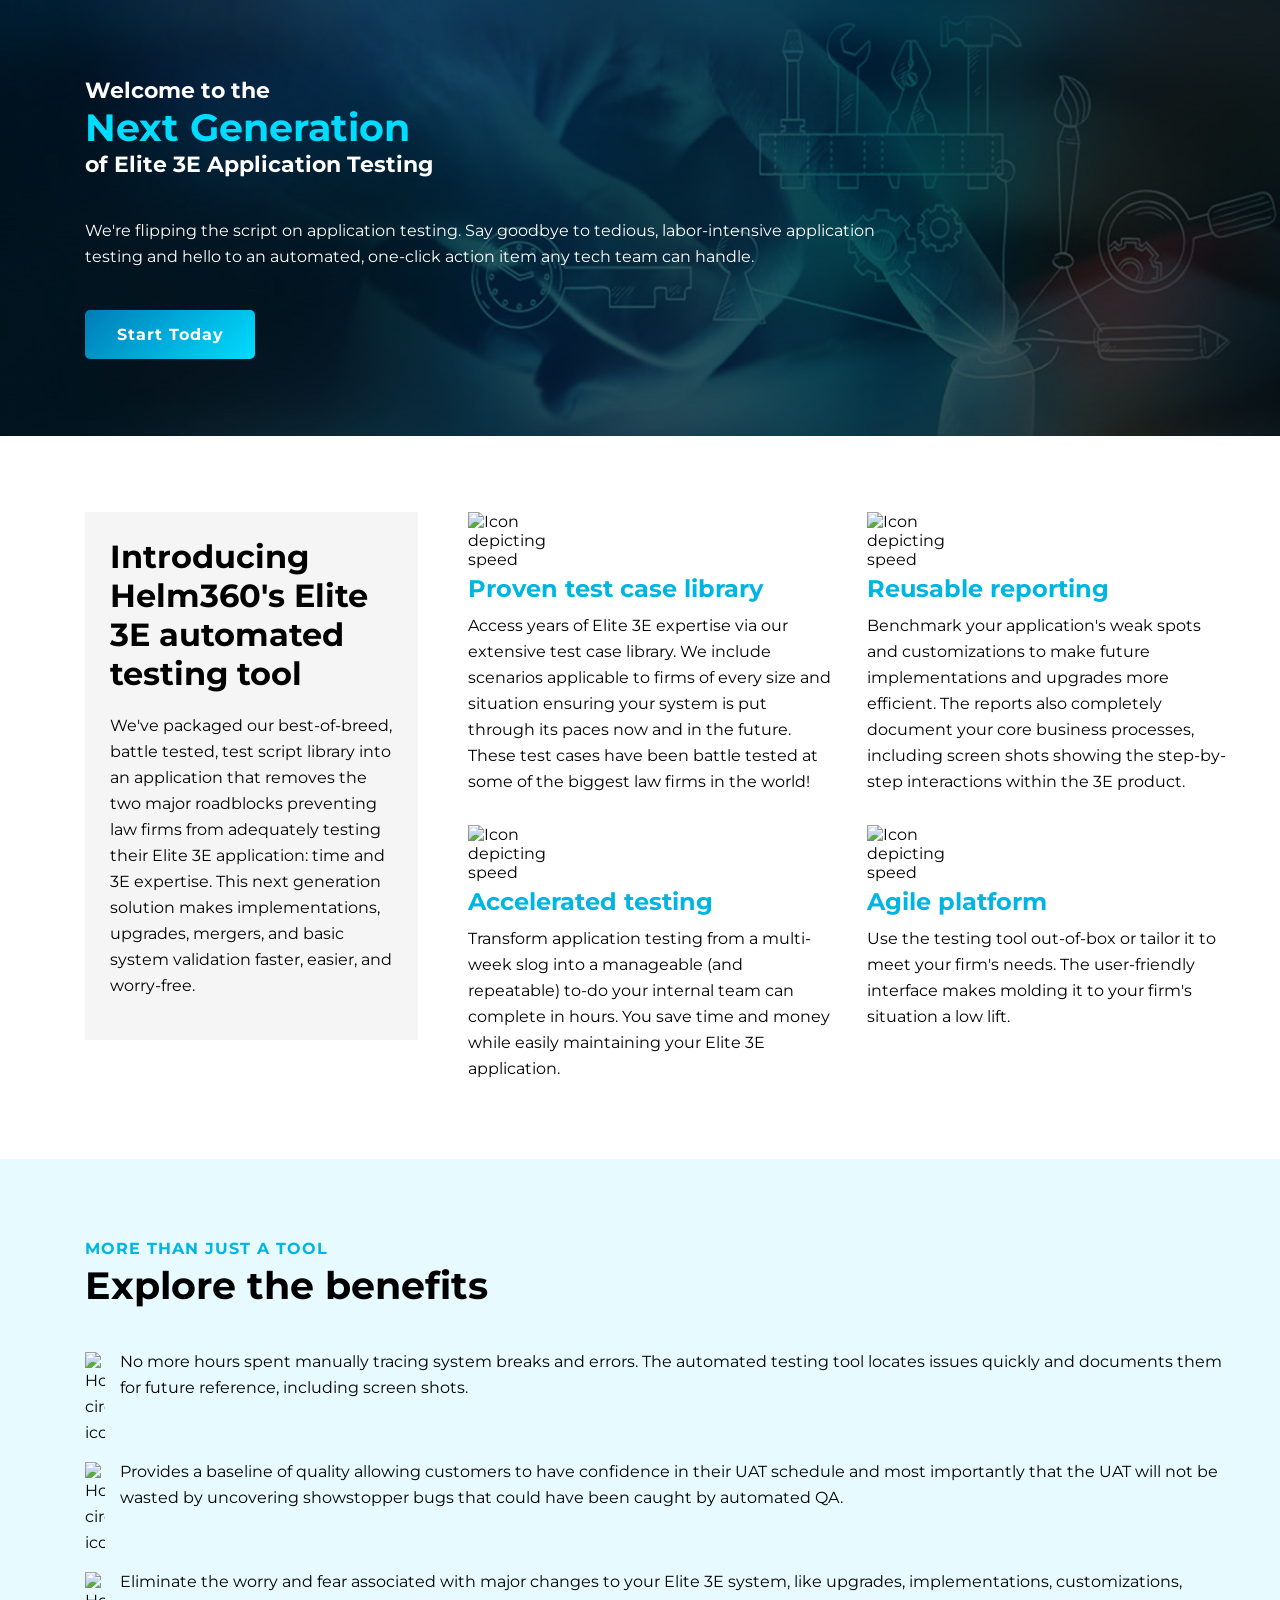
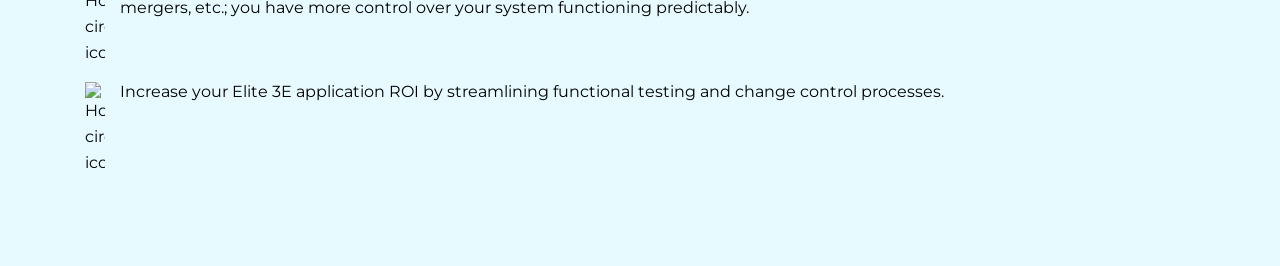
==== commit a9469187: "Synergy stuff" ====
--- a/index.html
+++ b/index.html
@@ -49,15 +49,14 @@
 
 				<div class="col col-23">
 					<div class="features">
+
 						<div class="feature icon-box">
 							<div class="icon">
-								<img src="https://helm360.com/wp-content/uploads/2022/09/speed.png" alt="Icon depicting speed"/>
+								<img src="https://helm360.com/wp-content/uploads/2022/09/books.png" alt="Icon depicting speed"/>
 							</div>
-							<h6 class="title">Accelerated testing</h6>
+							<h6 class="title">Proven test case library</h6>
 							<p class="content">
-								Transform application testing from a multi-week slog into a manageable (and repeatable) 
-								to-do your internal team can complete in hours. You save time and money while easily 
-								maintaining your Elite 3E application.
+								Access years of Elite 3E expertise via our extensive test case library. We include scenarios applicable to firms of every size and situation ensuring your system is put through its paces now and in the future. These test cases have been battle tested at some of the biggest law firms in the world!
 							</p>
 						</div>
 
@@ -73,11 +72,13 @@
 
 						<div class="feature icon-box">
 							<div class="icon">
-								<img src="https://helm360.com/wp-content/uploads/2022/09/books.png" alt="Icon depicting speed"/>
+								<img src="https://helm360.com/wp-content/uploads/2022/09/speed.png" alt="Icon depicting speed"/>
 							</div>
-							<h6 class="title">Proven test case library</h6>
+							<h6 class="title">Accelerated testing</h6>
 							<p class="content">
-								Access years of Elite 3E expertise via our extensive test case library. We include scenarios applicable to firms of every size and situation ensuring your system is put through its paces now and in the future. These test cases have been battle tested at some of the biggest law firms in the world!
+								Transform application testing from a multi-week slog into a manageable (and repeatable) 
+								to-do your internal team can complete in hours. You save time and money while easily 
+								maintaining your Elite 3E application.
 							</p>
 						</div>
 
@@ -124,7 +125,7 @@
 					<p class="benefit">
 						<img src="https://helm360.com/wp-content/uploads/2022/09/hollow-circle.svg" alt="Hollow circle icon"/>
 						<span>
-							Increase your Elite 3E application ROI by streamlining performance testing and maintenance procedures. 
+							Increase your Elite 3E application ROI by streamlining functional testing and change control processes.
 						</span>
 					</p>
 				</div>
--- a/public/stylesheets/core.css
+++ b/public/stylesheets/core.css
@@ -1,9 +1,10 @@
-@import url('https://fonts.googleapis.com/css2?family=Montserrat:wght@400;500;600;700&display=swap');
+@import url('https://fonts.googleapis.com/css2?family=Montserrat:wght@400;500;600;700&family=Oswald:wght@400;500;700&display=swap');
 
 body {
     font-family: 'Montserrat', sans-serif;
     margin: 0;
     padding: 0;
+    min-height: 100vh;
 }
 
 :root {
@@ -11,7 +12,12 @@
     --primary-dark: #00b5e2;
     --primary-light: #e6faff;
     --off-white: #f5f5f5;
+
+    --synergy-primary: #e5b26f;
+    --synergy-primary-hover: #c2975e;
 }
+
+a i, button i { margin-right: 5px; }
 
 .custom-html-wrapper a { text-decoration: none; color: unset; }
 .custom-html-wrapper p { line-height: 1.625; }
@@ -22,6 +28,7 @@
 .custom-html-wrapper h5 { font-size: clamp(22px, 3vw, 28px); }
 .custom-html-wrapper h6 { font-size: clamp(20px, 2.5vw, 24px); margin: 0; }
 
+.input-hidden { visibility: hidden; display: none; }
 .noselect { -webkit-touch-callout: none; -webkit-user-select: none; -khtml-user-select: none; -moz-user-select: none; -ms-user-select: none; user-select: none; -webkit-tap-highlight-color: transparent; }
 .base-padding { padding: 20px; }
 .container { position: relative; }
--- a/public/stylesheets/components.css
+++ b/public/stylesheets/components.css
@@ -22,10 +22,69 @@
 #automated-benefits .benefit { display: flex; align-items: flex-start; }
 #automated-benefits .benefit img { max-width: 20px; height: auto; margin-right: 15px; position: relative; top: 3px; }
 
+/* Page: Synergy2022 */
+#synergy-wrapper { display: flex; flex-direction: column; font-family: 'Open Sans', sans-serif;background-image: url('https://helm360.com/wp-content/uploads/2022/10/seamless-gray-texture.jpg'); background-size: 15% auto; min-height: 100vh; }
+#synergy-wrapper .container { display: flex; padding: clamp(20px, 4vw, 20px) 20px; flex: 1; max-width: 1400px; margin: 0 auto; flex-direction: column; justify-content: space-between; height: 100%;  }
+.synergy-header { color: #ffb85b; }
+.synergy-intro img { width: 100%; height: auto; }
+.synergy-header .synergy-intro { display: flex; justify-content: center; align-items: center; }
+.synergy-header .synergy-intro > * { margin: 0; }
+.synergy-header .synergy-x { font-weight: bold; font-size: 74px; margin-left: 20px; margin-right: 20px; }
+.synergy-header .synergy-tagline { color: #FFF; font-size: 18px; text-align: center; font-weight: bold; margin-top: -5px; margin-bottom: 50px; }
+
+.synergy-intro .logo img { max-width: 200px; }
+.synergy-intro .syn-logo img { max-width: 150px; }
+
+.synergy-main {  }
+.synergy-main .synergy-cards-container { display: grid; gap: 40px; grid-template-columns: minmax(280px, 1fr) minmax(280px, 1fr) minmax(280px, 1fr); }
+.synergy-card { background: rgb(63, 63, 63); border-radius: 10px; overflow: hidden; color: white; }
+.synergy-card .card-inner { display: flex; flex-direction: column; height: 100%; }
+.synergy-card .title { background-image: linear-gradient(90deg, #a8814e, #ffc57a); background-size: 100% auto; margin: 0; font-size: clamp(22px, 2vw, 24px); padding: 20px; }
+.synergy-card .card-content { margin-bottom: 45px; margin-top:0; padding: 20px; }
+.synergy-card .card-title-sep { width: clamp(50px, 25%, 100px); height: 4px; border-radius: 5px; background-image:url('../images/synergy2022-gold-texture.jpg'); background-size: cover; margin-bottom: 5px; }
+.synergy-card .synergy-link { display: flex; align-items: center; margin-top: auto; padding: 20px; background: #333; cursor: pointer; color: var(--synergy-primary); }
+.synergy-card .synergy-link:hover { background: #2d2d2d; }
+.synergy-card .synergy-link i { font-size: 24px; margin-right: 12px; }
+
+.synergy-links { display: flex; justify-content: center; margin-top: 40px; flex-wrap: wrap; align-items: center; }
+.synergy-links a:hover { background: var(--synergy-primary-hover); }
+.synergy-links a { background: var(--synergy-primary); margin: 10px; padding: 20px; border-radius: 5px; }
+
+.synergy-footer { color: #BBB; text-align: center; margin-top: 40px; margin-bottom: 20px;  }
+
+/* Synergy Contact Form */
+.synergy-main .form-one { color: white; padding: 40px; background: rgb(63, 63, 63); border-radius: 10px; }
+.form-one .go-back { color: var(--synergy-primary); }
+.form-one .go-back:hover { color: var(--synergy-primary-hover); }
+.form-one .title { margin: 0 0 40px 0; font-size: clamp(26px, 3vw, 36px); }
+.form-one .fieldset { margin-bottom: 20px; display: flex; align-items: center; }
+.form-one .fieldset label { min-width: 120px; }
+.form-one .fieldset input { width: 100%; padding: 10px; border-radius: 5px; outline: none; border: none; background-color: rgba(255,255,255,0.2); color: white; font-size: 16px; }
+.form-one .fieldset input:focus { background-color: rgba(255,255,255,0.3); }
+.form-one .form-submission input { padding: 10px 30px; border-radius: 5px; background: var(--synergy-primary); font-size: 16px; border: none; outline: none; cursor: pointer; }
+.form-one .checkbox-container { display: flex; flex-wrap: wrap; gap: 10px; }
+.form-one .checkbox { background: #666; padding: 5px 10px; border-radius: 5px; margin-bottom: 10px; cursor: pointer; font-size: 14px; }
+.form-one .checkbox:hover { background: #777; }
+.form-one .checkbox input { margin-right: 7px; }
+.form-one .form-submission input:hover { background: var(--synergy-primary-hover); }
+
+.synergy-thank { text-align: center;color: rgb(66, 55, 23); background: var(--synergy-primary); padding: 40px 40px; border-radius: 10px; margin-top: -100px; }
+.synergy-thank .title { margin-bottom: 15px; }
+.synergy-thank > * { margin: 0; }
+#rdr { font-weight: bold; }
+
 @media all and (max-width: 1000px) {
 	#automated-features .main-content { margin-right: 0; }
 	#automated-features .row { flex-direction: column; }
 	.col { width: 100% !important; }
 	#automated-features .features { grid-template-columns: 1fr; gap: 20px; }
 	#automated-features .feature { text-align: center; }
+
+	/* Synergy */
+	.synergy-main .synergy-cards-container { grid-template-columns: clamp(270px, 100%, 400px); justify-content: center; }
+}
+
+@media all and (max-width: 500px) {
+	.synergy-main .form-one { padding: 20px; }
+	.synergy-main .form-submission input { width: 100%; }
 }
